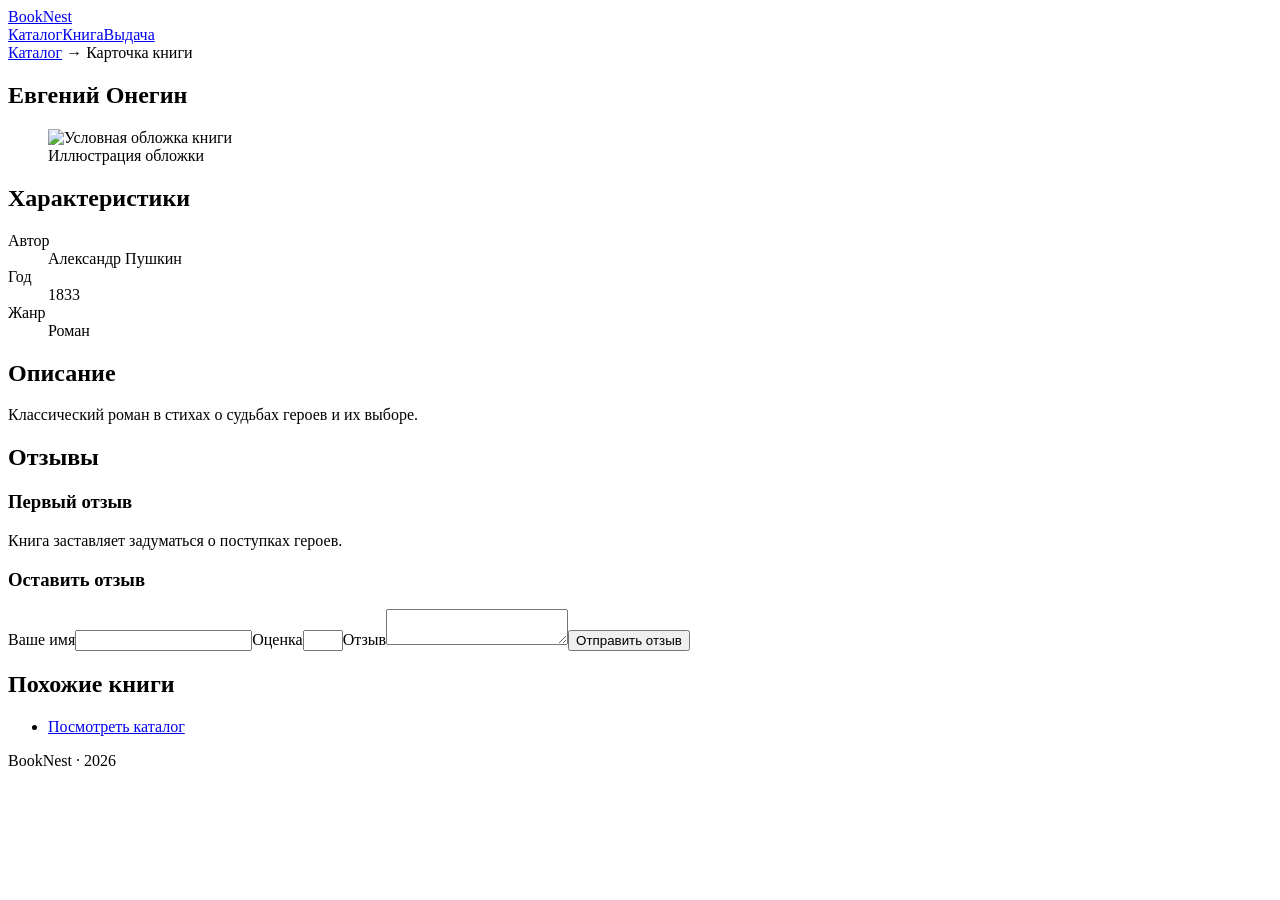
==== book.html @ eda0193f "feat(forms): add local-only submit feedback" ====
<!doctype html><html lang="ru"><head><meta charset="utf-8"><meta name="viewport" content="width=device-width, initial-scale=1"><title>BookNest — карточка книги</title><link rel="stylesheet" href="styles/tokens.css"><link rel="stylesheet" href="styles/base.css"><link rel="stylesheet" href="styles/layout.css"><link rel="stylesheet" href="styles/components.css"></head><body><header class="site-header"><a class="brand" href="index.html">BookNest</a><nav aria-label="Основная навигация"><a href="index.html">Каталог</a><a href="book.html" aria-current="page">Книга</a><a href="loan.html">Выдача</a></nav></header><main class="page"><nav aria-label="Хлебные крошки"><a href="index.html">Каталог</a> → <span>Карточка книги</span></nav><article class="book-detail"><h1 id="detail-title">Евгений Онегин</h1><figure><img id="detail-cover" src="assets/cover.svg" width="240" height="320" alt="Условная обложка книги"><figcaption id="detail-caption">Иллюстрация обложки</figcaption></figure><section aria-label="Характеристики"><h2>Характеристики</h2><dl><dt>Автор</dt><dd id="detail-author">Александр Пушкин</dd><dt>Год</dt><dd id="detail-year">1833</dd><dt>Жанр</dt><dd id="detail-genre">Роман</dd></dl></section><section><h2>Описание</h2><p id="detail-description">Классический роман в стихах о судьбах героев и их выборе.</p></section><section><h2>Отзывы</h2><article><h3>Первый отзыв</h3><p>Книга заставляет задуматься о поступках героев.</p></article><h3>Оставить отзыв</h3><form id="review-form"><label for="reviewer">Ваше имя</label><input id="reviewer" name="reviewer" type="text" required maxlength="60"><label for="review-rating">Оценка</label><input id="review-rating" name="rating" type="number" min="1" max="5" required><label for="review-message">Отзыв</label><textarea id="review-message" name="message" minlength="10" maxlength="500" required></textarea><button type="submit">Отправить отзыв</button><p id="review-info" role="status"></p></form></section></article><aside><h2>Похожие книги</h2><ul><li><a href="index.html">Посмотреть каталог</a></li></ul></aside></main><footer class="site-footer"><p>BookNest · <time datetime="2026">2026</time></p></footer><script type="module" src="forms.js"></script></body></html>
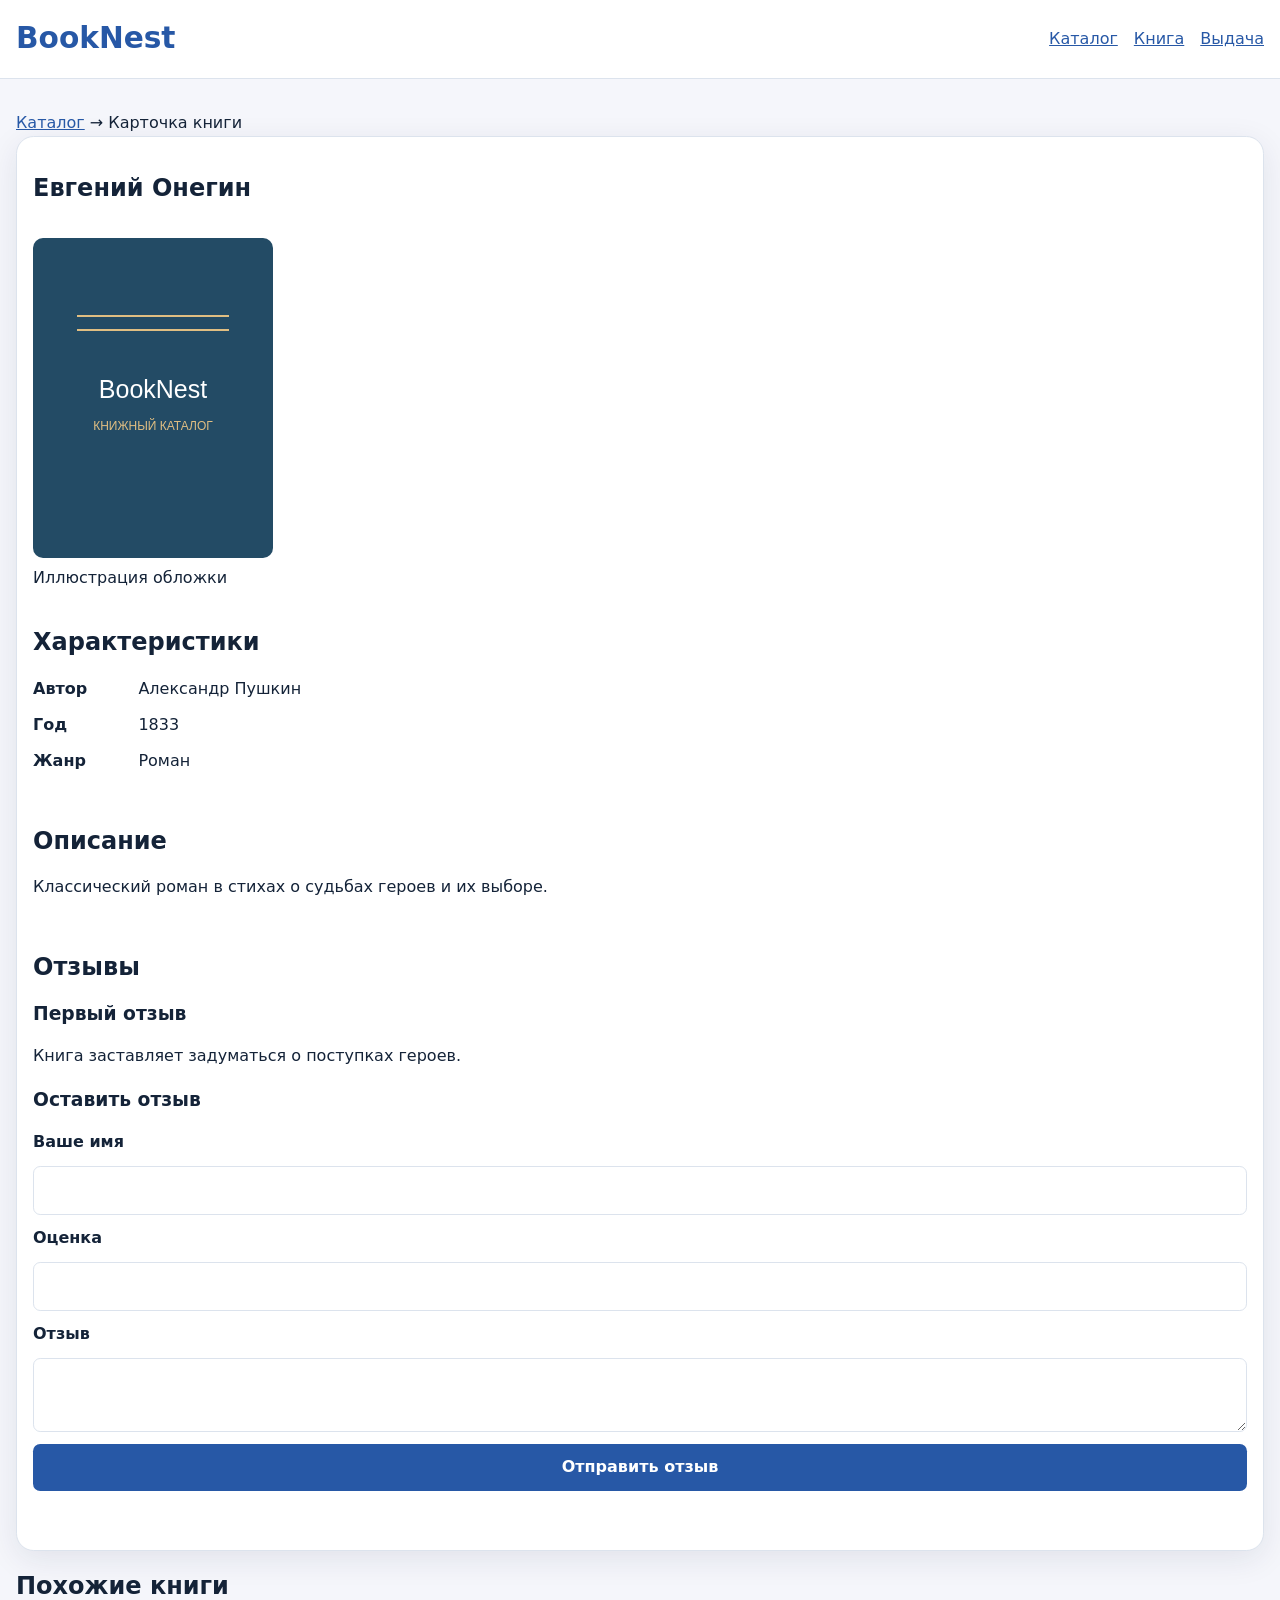
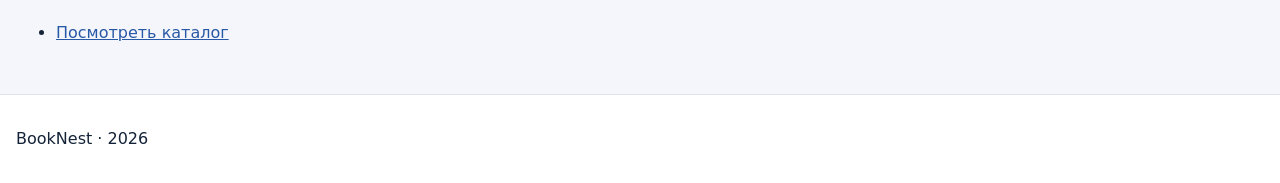
==== commit a17de011: "feat(api): implement details API and related author requests" ====
--- a/book.html
+++ b/book.html
@@ -1 +1 @@
-<!doctype html><html lang="ru"><head><meta charset="utf-8"><meta name="viewport" content="width=device-width, initial-scale=1"><title>BookNest — карточка книги</title><link rel="stylesheet" href="styles/tokens.css"><link rel="stylesheet" href="styles/base.css"><link rel="stylesheet" href="styles/layout.css"><link rel="stylesheet" href="styles/components.css"></head><body><header class="site-header"><a class="brand" href="index.html">BookNest</a><nav aria-label="Основная навигация"><a href="index.html">Каталог</a><a href="book.html" aria-current="page">Книга</a><a href="loan.html">Выдача</a></nav></header><main class="page"><nav aria-label="Хлебные крошки"><a href="index.html">Каталог</a> → <span>Карточка книги</span></nav><article class="book-detail"><h1 id="detail-title">Евгений Онегин</h1><figure><img id="detail-cover" src="assets/cover.svg" width="240" height="320" alt="Условная обложка книги"><figcaption id="detail-caption">Иллюстрация обложки</figcaption></figure><section aria-label="Характеристики"><h2>Характеристики</h2><dl><dt>Автор</dt><dd id="detail-author">Александр Пушкин</dd><dt>Год</dt><dd id="detail-year">1833</dd><dt>Жанр</dt><dd id="detail-genre">Роман</dd></dl></section><section><h2>Описание</h2><p id="detail-description">Классический роман в стихах о судьбах героев и их выборе.</p></section><section><h2>Отзывы</h2><article><h3>Первый отзыв</h3><p>Книга заставляет задуматься о поступках героев.</p></article><h3>Оставить отзыв</h3><form id="review-form"><label for="reviewer">Ваше имя</label><input id="reviewer" name="reviewer" type="text" required maxlength="60"><label for="review-rating">Оценка</label><input id="review-rating" name="rating" type="number" min="1" max="5" required><label for="review-message">Отзыв</label><textarea id="review-message" name="message" minlength="10" maxlength="500" required></textarea><button type="submit">Отправить отзыв</button><p id="review-info" role="status"></p></form></section></article><aside><h2>Похожие книги</h2><ul><li><a href="index.html">Посмотреть каталог</a></li></ul></aside></main><footer class="site-footer"><p>BookNest · <time datetime="2026">2026</time></p></footer><script type="module" src="forms.js"></script></body></html>
+<!doctype html><html lang="ru"><head><meta charset="utf-8"><meta name="viewport" content="width=device-width, initial-scale=1"><title>BookNest — карточка книги</title><link rel="stylesheet" href="styles/tokens.css"><link rel="stylesheet" href="styles/base.css"><link rel="stylesheet" href="styles/layout.css"><link rel="stylesheet" href="styles/components.css"></head><body><header class="site-header"><a class="brand" href="index.html">BookNest</a><nav aria-label="Основная навигация"><a href="index.html">Каталог</a><a href="book.html" aria-current="page">Книга</a><a href="loan.html">Выдача</a></nav></header><main class="page"><nav aria-label="Хлебные крошки"><a href="index.html">Каталог</a> → <span>Карточка книги</span></nav><article class="book-detail"><h1 id="detail-title">Евгений Онегин</h1><figure><img id="detail-cover" src="assets/cover.svg" width="240" height="320" alt="Условная обложка книги"><figcaption id="detail-caption">Иллюстрация обложки</figcaption></figure><section aria-label="Характеристики"><h2>Характеристики</h2><dl><dt>Автор</dt><dd id="detail-author">Александр Пушкин</dd><dt>Год</dt><dd id="detail-year">1833</dd><dt>Жанр</dt><dd id="detail-genre">Роман</dd></dl></section><section><h2>Описание</h2><p id="detail-description">Классический роман в стихах о судьбах героев и их выборе.</p></section><section><h2>Отзывы</h2><article><h3>Первый отзыв</h3><p>Книга заставляет задуматься о поступках героев.</p></article><h3>Оставить отзыв</h3><form id="review-form"><label for="reviewer">Ваше имя</label><input id="reviewer" name="reviewer" type="text" required maxlength="60"><label for="review-rating">Оценка</label><input id="review-rating" name="rating" type="number" min="1" max="5" required><label for="review-message">Отзыв</label><textarea id="review-message" name="message" minlength="10" maxlength="500" required></textarea><button type="submit">Отправить отзыв</button><p id="review-info" role="status"></p></form></section></article><aside><h2>Похожие книги</h2><ul><li><a href="index.html">Посмотреть каталог</a></li></ul></aside></main><footer class="site-footer"><p>BookNest · <time datetime="2026">2026</time></p></footer><script type="module" src="forms.js"></script><script type="module" src="detail.js"></script></body></html>
--- a/styles/tokens.css
+++ b/styles/tokens.css
@@ -0,0 +1,2 @@
+:root {color-scheme:light dark;--bg:#f5f6fb;--paper:#ffffff;--ink:#142338;--muted:#52647b;--brand:#2758a6;--brand-contrast:#fff;--line:#dce3ed;--soft:#e9f0fc;--danger:#a52b28;--space-1:.35rem;--space-2:.7rem;--space-3:1rem;--space-4:1.4rem;--space-5:2rem;--space-6:3rem;--radius-sm:.45rem;--radius-lg:1.1rem;--shadow:0 .5rem 2rem rgb(18 38 70 / .09);--font:system-ui,-apple-system,Segoe UI,sans-serif;--text-size:1rem;--max-page:80rem;--min-card:14rem;--border-width:1px;--focus-width:3px;--line-height:1.55;--transition:.2s ease;}
+@media(prefers-color-scheme:dark){:root{--bg:#101723;--paper:#1b2534;--ink:#f1f5fc;--muted:#b1c2d6;--brand:#91b8ff;--brand-contrast:#102340;--line:#344356;--soft:#233551;--danger:#ffa7a0;--shadow:0 .5rem 2rem rgb(0 0 0 / .24);}}
--- a/styles/base.css
+++ b/styles/base.css
@@ -0,0 +1 @@
+*,*::before,*::after{box-sizing:border-box}html{font-family:var(--font);background:var(--bg);color:var(--ink);line-height:var(--line-height)}body{margin:0;min-height:100vh;display:flex;flex-direction:column}main{flex:1}img{max-width:100%;height:auto}a{color:var(--brand)}button,input,select,textarea{font:inherit}button{cursor:pointer}button:disabled{cursor:not-allowed;opacity:.5}h1,h2,h3{line-height:1.25}p{max-width:75ch}input,select,textarea{max-width:100%}:focus-visible{outline:var(--focus-width) solid var(--brand);outline-offset:2px}*{scroll-margin-top:var(--space-3)}@media(prefers-reduced-motion:reduce){*,*::before,*::after{animation-duration:.01ms;transition-duration:.01ms;scroll-behavior:auto}}
--- a/styles/layout.css
+++ b/styles/layout.css
@@ -0,0 +1 @@
+.page{width:min(calc(100% - 2 * var(--space-3)),var(--max-page));margin:var(--space-5) auto}.site-header,.site-footer{padding:var(--space-3) max(var(--space-3),calc((100vw - var(--max-page))/2));background:var(--paper);border-bottom:var(--border-width) solid var(--line)}.site-header{display:flex;align-items:center;gap:var(--space-3);flex-wrap:wrap;justify-content:space-between}.site-header nav{display:flex;flex-wrap:wrap;gap:var(--space-3)}.site-footer{border-top:var(--border-width) solid var(--line);border-bottom:0}.catalog-layout{display:grid;gap:var(--space-4);align-items:start}.book-grid{display:grid;grid-template-columns:repeat(auto-fit,minmax(min(100%,var(--min-card)),1fr));gap:var(--space-3)}.catalog-content{min-width:0}.pager{display:flex;justify-content:center;align-items:center;gap:var(--space-3);padding:var(--space-3)}@media(min-width:60rem){.catalog-layout{grid-template-columns:minmax(12rem,17rem) minmax(0,1fr)}}
--- a/styles/components.css
+++ b/styles/components.css
@@ -0,0 +1 @@
+.brand{font-size:clamp(1.3rem,3vw,1.85rem);font-weight:800;text-decoration:none}.intro{color:var(--muted)}.filter-panel,.book-card,.book-detail,fieldset,#wishlist{background:var(--paper);border:var(--border-width) solid var(--line);border-radius:var(--radius-lg);padding:var(--space-3);box-shadow:var(--shadow)}.book-card{display:flex;flex-direction:column;gap:var(--space-2)}.book-card figure{margin:0;display:grid;place-items:center;background:var(--soft);border-radius:var(--radius-sm);padding:var(--space-3)}.book-card img{height:9rem;width:auto}.book-card h3,.book-card p{margin:0}.book-card button{margin-top:auto}form{display:grid;gap:var(--space-2)}label{font-weight:600}input,select,textarea,button{border:var(--border-width) solid var(--line);border-radius:var(--radius-sm);background:var(--paper);color:var(--ink);padding:var(--space-2)}button{background:var(--brand);color:var(--brand-contrast);border:0;font-weight:700;transition:opacity var(--transition)}button:hover:not(:disabled){opacity:.85}.check{display:flex;align-items:center;gap:var(--space-2)}.check input{accent-color:var(--brand)}.book-detail{display:grid;gap:var(--space-3)}.book-detail figure{margin:0}.book-detail dl{display:grid;grid-template-columns:max-content 1fr;gap:var(--space-2)}.book-detail dt{font-weight:700}.book-detail section{min-width:0}fieldset{display:grid;gap:var(--space-2);min-width:0}#wishlist{margin-top:var(--space-5)}#status[data-kind="error"]{color:var(--danger)}#status{padding:var(--space-3);border-radius:var(--radius-sm);background:var(--soft)}[hidden]{display:none}
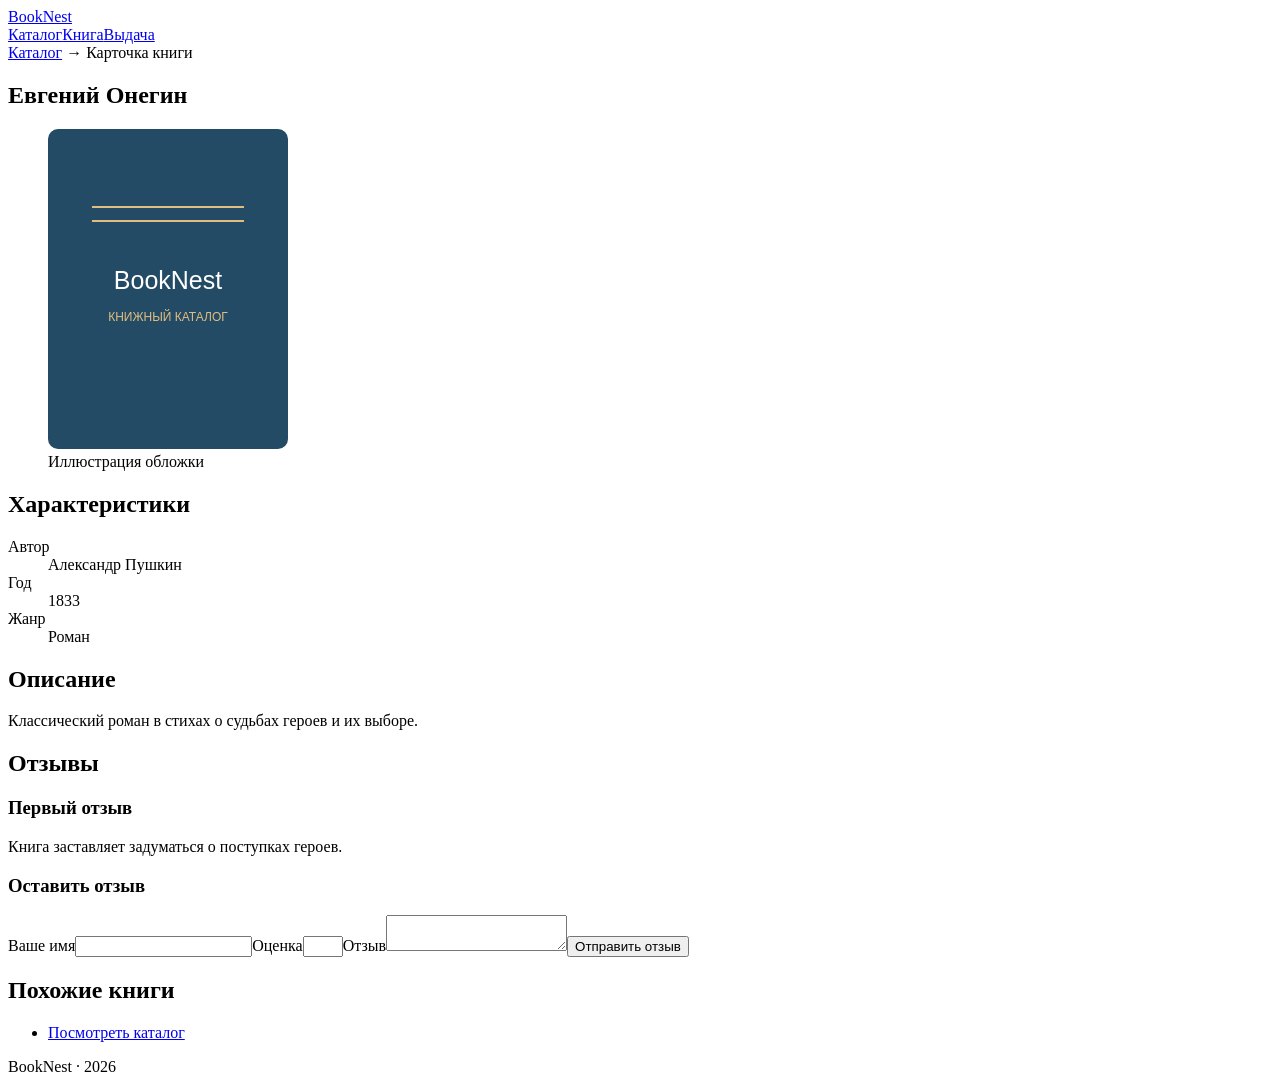
==== commit f7ebdadd: "Merge pull request #1 from testtest-dotcom/lab-1/markup Лабораторная работа №1 — Семантический интер" ====
--- a/book.html
+++ b/book.html
@@ -1 +1 @@
-<!doctype html><html lang="ru"><head><meta charset="utf-8"><meta name="viewport" content="width=device-width, initial-scale=1"><title>BookNest — карточка книги</title><link rel="stylesheet" href="styles/tokens.css"><link rel="stylesheet" href="styles/base.css"><link rel="stylesheet" href="styles/layout.css"><link rel="stylesheet" href="styles/components.css"></head><body><header class="site-header"><a class="brand" href="index.html">BookNest</a><nav aria-label="Основная навигация"><a href="index.html">Каталог</a><a href="book.html" aria-current="page">Книга</a><a href="loan.html">Выдача</a></nav></header><main class="page"><nav aria-label="Хлебные крошки"><a href="index.html">Каталог</a> → <span>Карточка книги</span></nav><article class="book-detail"><h1 id="detail-title">Евгений Онегин</h1><figure><img id="detail-cover" src="assets/cover.svg" width="240" height="320" alt="Условная обложка книги"><figcaption id="detail-caption">Иллюстрация обложки</figcaption></figure><section aria-label="Характеристики"><h2>Характеристики</h2><dl><dt>Автор</dt><dd id="detail-author">Александр Пушкин</dd><dt>Год</dt><dd id="detail-year">1833</dd><dt>Жанр</dt><dd id="detail-genre">Роман</dd></dl></section><section><h2>Описание</h2><p id="detail-description">Классический роман в стихах о судьбах героев и их выборе.</p></section><section><h2>Отзывы</h2><article><h3>Первый отзыв</h3><p>Книга заставляет задуматься о поступках героев.</p></article><h3>Оставить отзыв</h3><form id="review-form"><label for="reviewer">Ваше имя</label><input id="reviewer" name="reviewer" type="text" required maxlength="60"><label for="review-rating">Оценка</label><input id="review-rating" name="rating" type="number" min="1" max="5" required><label for="review-message">Отзыв</label><textarea id="review-message" name="message" minlength="10" maxlength="500" required></textarea><button type="submit">Отправить отзыв</button><p id="review-info" role="status"></p></form></section></article><aside><h2>Похожие книги</h2><ul><li><a href="index.html">Посмотреть каталог</a></li></ul></aside></main><footer class="site-footer"><p>BookNest · <time datetime="2026">2026</time></p></footer><script type="module" src="forms.js"></script><script type="module" src="detail.js"></script></body></html>
+<!doctype html><html lang="ru"><head><meta charset="utf-8"><meta name="viewport" content="width=device-width, initial-scale=1"><title>BookNest — карточка книги</title><!--CSS--></head><body><header class="site-header"><a class="brand" href="index.html">BookNest</a><nav aria-label="Основная навигация"><a href="index.html">Каталог</a><a href="book.html" aria-current="page">Книга</a><a href="loan.html">Выдача</a></nav></header><main class="page"><nav aria-label="Хлебные крошки"><a href="index.html">Каталог</a> → <span>Карточка книги</span></nav><article class="book-detail"><h1 id="detail-title">Евгений Онегин</h1><figure><img id="detail-cover" src="assets/cover.svg" width="240" height="320" alt="Условная обложка книги"><figcaption id="detail-caption">Иллюстрация обложки</figcaption></figure><section aria-label="Характеристики"><h2>Характеристики</h2><dl><dt>Автор</dt><dd id="detail-author">Александр Пушкин</dd><dt>Год</dt><dd id="detail-year">1833</dd><dt>Жанр</dt><dd id="detail-genre">Роман</dd></dl></section><section><h2>Описание</h2><p id="detail-description">Классический роман в стихах о судьбах героев и их выборе.</p></section><section><h2>Отзывы</h2><article><h3>Первый отзыв</h3><p>Книга заставляет задуматься о поступках героев.</p></article><h3>Оставить отзыв</h3><form id="review-form"><label for="reviewer">Ваше имя</label><input id="reviewer" name="reviewer" type="text" required maxlength="60"><label for="review-rating">Оценка</label><input id="review-rating" name="rating" type="number" min="1" max="5" required><label for="review-message">Отзыв</label><textarea id="review-message" name="message" minlength="10" maxlength="500" required></textarea><button type="submit">Отправить отзыв</button><p id="review-info" role="status"></p></form></section></article><aside><h2>Похожие книги</h2><ul><li><a href="index.html">Посмотреть каталог</a></li></ul></aside></main><footer class="site-footer"><p>BookNest · <time datetime="2026">2026</time></p></footer><!--SCRIPT--></body></html>
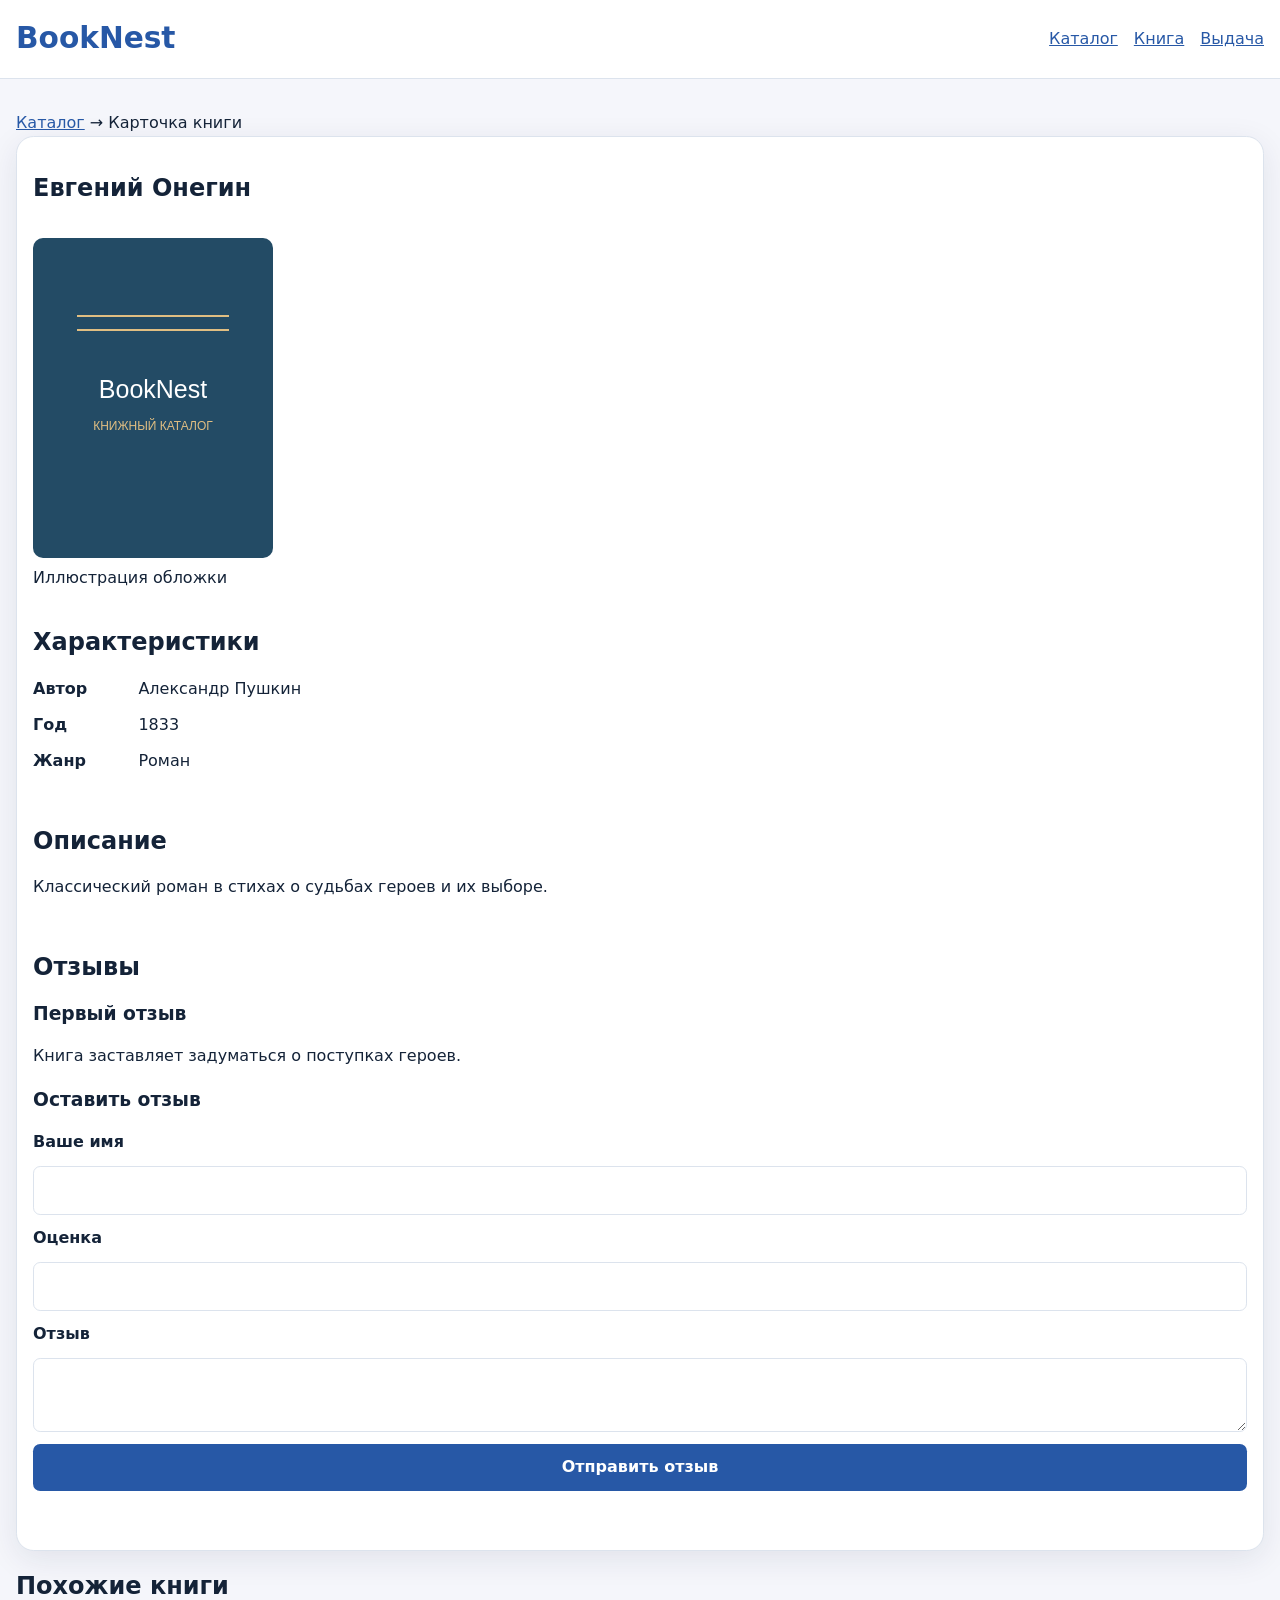
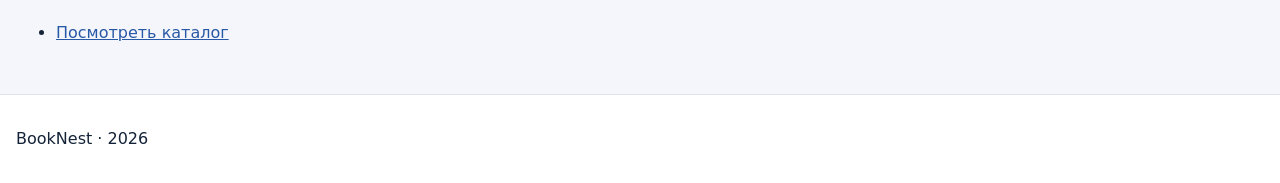
==== commit 23e67de5: "Merge pull request #2 from testtest-dotcom/lab-2/styles Лабораторная работа №2 — Адаптивная вёрстка " ====
--- a/book.html
+++ b/book.html
@@ -1 +1 @@
-<!doctype html><html lang="ru"><head><meta charset="utf-8"><meta name="viewport" content="width=device-width, initial-scale=1"><title>BookNest — карточка книги</title><!--CSS--></head><body><header class="site-header"><a class="brand" href="index.html">BookNest</a><nav aria-label="Основная навигация"><a href="index.html">Каталог</a><a href="book.html" aria-current="page">Книга</a><a href="loan.html">Выдача</a></nav></header><main class="page"><nav aria-label="Хлебные крошки"><a href="index.html">Каталог</a> → <span>Карточка книги</span></nav><article class="book-detail"><h1 id="detail-title">Евгений Онегин</h1><figure><img id="detail-cover" src="assets/cover.svg" width="240" height="320" alt="Условная обложка книги"><figcaption id="detail-caption">Иллюстрация обложки</figcaption></figure><section aria-label="Характеристики"><h2>Характеристики</h2><dl><dt>Автор</dt><dd id="detail-author">Александр Пушкин</dd><dt>Год</dt><dd id="detail-year">1833</dd><dt>Жанр</dt><dd id="detail-genre">Роман</dd></dl></section><section><h2>Описание</h2><p id="detail-description">Классический роман в стихах о судьбах героев и их выборе.</p></section><section><h2>Отзывы</h2><article><h3>Первый отзыв</h3><p>Книга заставляет задуматься о поступках героев.</p></article><h3>Оставить отзыв</h3><form id="review-form"><label for="reviewer">Ваше имя</label><input id="reviewer" name="reviewer" type="text" required maxlength="60"><label for="review-rating">Оценка</label><input id="review-rating" name="rating" type="number" min="1" max="5" required><label for="review-message">Отзыв</label><textarea id="review-message" name="message" minlength="10" maxlength="500" required></textarea><button type="submit">Отправить отзыв</button><p id="review-info" role="status"></p></form></section></article><aside><h2>Похожие книги</h2><ul><li><a href="index.html">Посмотреть каталог</a></li></ul></aside></main><footer class="site-footer"><p>BookNest · <time datetime="2026">2026</time></p></footer><!--SCRIPT--></body></html>
+<!doctype html><html lang="ru"><head><meta charset="utf-8"><meta name="viewport" content="width=device-width, initial-scale=1"><title>BookNest — карточка книги</title><link rel="stylesheet" href="styles/tokens.css"><link rel="stylesheet" href="styles/base.css"><link rel="stylesheet" href="styles/layout.css"><link rel="stylesheet" href="styles/components.css"></head><body><header class="site-header"><a class="brand" href="index.html">BookNest</a><nav aria-label="Основная навигация"><a href="index.html">Каталог</a><a href="book.html" aria-current="page">Книга</a><a href="loan.html">Выдача</a></nav></header><main class="page"><nav aria-label="Хлебные крошки"><a href="index.html">Каталог</a> → <span>Карточка книги</span></nav><article class="book-detail"><h1 id="detail-title">Евгений Онегин</h1><figure><img id="detail-cover" src="assets/cover.svg" width="240" height="320" alt="Условная обложка книги"><figcaption id="detail-caption">Иллюстрация обложки</figcaption></figure><section aria-label="Характеристики"><h2>Характеристики</h2><dl><dt>Автор</dt><dd id="detail-author">Александр Пушкин</dd><dt>Год</dt><dd id="detail-year">1833</dd><dt>Жанр</dt><dd id="detail-genre">Роман</dd></dl></section><section><h2>Описание</h2><p id="detail-description">Классический роман в стихах о судьбах героев и их выборе.</p></section><section><h2>Отзывы</h2><article><h3>Первый отзыв</h3><p>Книга заставляет задуматься о поступках героев.</p></article><h3>Оставить отзыв</h3><form id="review-form"><label for="reviewer">Ваше имя</label><input id="reviewer" name="reviewer" type="text" required maxlength="60"><label for="review-rating">Оценка</label><input id="review-rating" name="rating" type="number" min="1" max="5" required><label for="review-message">Отзыв</label><textarea id="review-message" name="message" minlength="10" maxlength="500" required></textarea><button type="submit">Отправить отзыв</button><p id="review-info" role="status"></p></form></section></article><aside><h2>Похожие книги</h2><ul><li><a href="index.html">Посмотреть каталог</a></li></ul></aside></main><footer class="site-footer"><p>BookNest · <time datetime="2026">2026</time></p></footer><!--SCRIPT--></body></html>
--- a/styles/tokens.css
+++ b/styles/tokens.css
@@ -0,0 +1,2 @@
+:root {color-scheme:light dark;--bg:#f5f6fb;--paper:#ffffff;--ink:#142338;--muted:#52647b;--brand:#2758a6;--brand-contrast:#fff;--line:#dce3ed;--soft:#e9f0fc;--danger:#a52b28;--space-1:.35rem;--space-2:.7rem;--space-3:1rem;--space-4:1.4rem;--space-5:2rem;--space-6:3rem;--radius-sm:.45rem;--radius-lg:1.1rem;--shadow:0 .5rem 2rem rgb(18 38 70 / .09);--font:system-ui,-apple-system,Segoe UI,sans-serif;--text-size:1rem;--max-page:80rem;--min-card:14rem;--border-width:1px;--focus-width:3px;--line-height:1.55;--transition:.2s ease;}
+@media(prefers-color-scheme:dark){:root{--bg:#101723;--paper:#1b2534;--ink:#f1f5fc;--muted:#b1c2d6;--brand:#91b8ff;--brand-contrast:#102340;--line:#344356;--soft:#233551;--danger:#ffa7a0;--shadow:0 .5rem 2rem rgb(0 0 0 / .24);}}
--- a/styles/base.css
+++ b/styles/base.css
@@ -0,0 +1 @@
+*,*::before,*::after{box-sizing:border-box}html{font-family:var(--font);background:var(--bg);color:var(--ink);line-height:var(--line-height)}body{margin:0;min-height:100vh;display:flex;flex-direction:column}main{flex:1}img{max-width:100%;height:auto}a{color:var(--brand)}button,input,select,textarea{font:inherit}button{cursor:pointer}button:disabled{cursor:not-allowed;opacity:.5}h1,h2,h3{line-height:1.25}p{max-width:75ch}input,select,textarea{max-width:100%}:focus-visible{outline:var(--focus-width) solid var(--brand);outline-offset:2px}*{scroll-margin-top:var(--space-3)}@media(prefers-reduced-motion:reduce){*,*::before,*::after{animation-duration:.01ms;transition-duration:.01ms;scroll-behavior:auto}}
--- a/styles/layout.css
+++ b/styles/layout.css
@@ -0,0 +1 @@
+.page{width:min(calc(100% - 2 * var(--space-3)),var(--max-page));margin:var(--space-5) auto}.site-header,.site-footer{padding:var(--space-3) max(var(--space-3),calc((100vw - var(--max-page))/2));background:var(--paper);border-bottom:var(--border-width) solid var(--line)}.site-header{display:flex;align-items:center;gap:var(--space-3);flex-wrap:wrap;justify-content:space-between}.site-header nav{display:flex;flex-wrap:wrap;gap:var(--space-3)}.site-footer{border-top:var(--border-width) solid var(--line);border-bottom:0}.catalog-layout{display:grid;gap:var(--space-4);align-items:start}.book-grid{display:grid;grid-template-columns:repeat(auto-fit,minmax(min(100%,var(--min-card)),1fr));gap:var(--space-3)}.catalog-content{min-width:0}.pager{display:flex;justify-content:center;align-items:center;gap:var(--space-3);padding:var(--space-3)}@media(min-width:60rem){.catalog-layout{grid-template-columns:minmax(12rem,17rem) minmax(0,1fr)}}
--- a/styles/components.css
+++ b/styles/components.css
@@ -0,0 +1 @@
+.brand{font-size:clamp(1.3rem,3vw,1.85rem);font-weight:800;text-decoration:none}.intro{color:var(--muted)}.filter-panel,.book-card,.book-detail,fieldset,#wishlist{background:var(--paper);border:var(--border-width) solid var(--line);border-radius:var(--radius-lg);padding:var(--space-3);box-shadow:var(--shadow)}.book-card{display:flex;flex-direction:column;gap:var(--space-2)}.book-card figure{margin:0;display:grid;place-items:center;background:var(--soft);border-radius:var(--radius-sm);padding:var(--space-3)}.book-card img{height:9rem;width:auto}.book-card h3,.book-card p{margin:0}.book-card button{margin-top:auto}form{display:grid;gap:var(--space-2)}label{font-weight:600}input,select,textarea,button{border:var(--border-width) solid var(--line);border-radius:var(--radius-sm);background:var(--paper);color:var(--ink);padding:var(--space-2)}button{background:var(--brand);color:var(--brand-contrast);border:0;font-weight:700;transition:opacity var(--transition)}button:hover:not(:disabled){opacity:.85}.check{display:flex;align-items:center;gap:var(--space-2)}.check input{accent-color:var(--brand)}.book-detail{display:grid;gap:var(--space-3)}.book-detail figure{margin:0}.book-detail dl{display:grid;grid-template-columns:max-content 1fr;gap:var(--space-2)}.book-detail dt{font-weight:700}.book-detail section{min-width:0}fieldset{display:grid;gap:var(--space-2);min-width:0}#wishlist{margin-top:var(--space-5)}#status[data-kind="error"]{color:var(--danger)}#status{padding:var(--space-3);border-radius:var(--radius-sm);background:var(--soft)}[hidden]{display:none}
